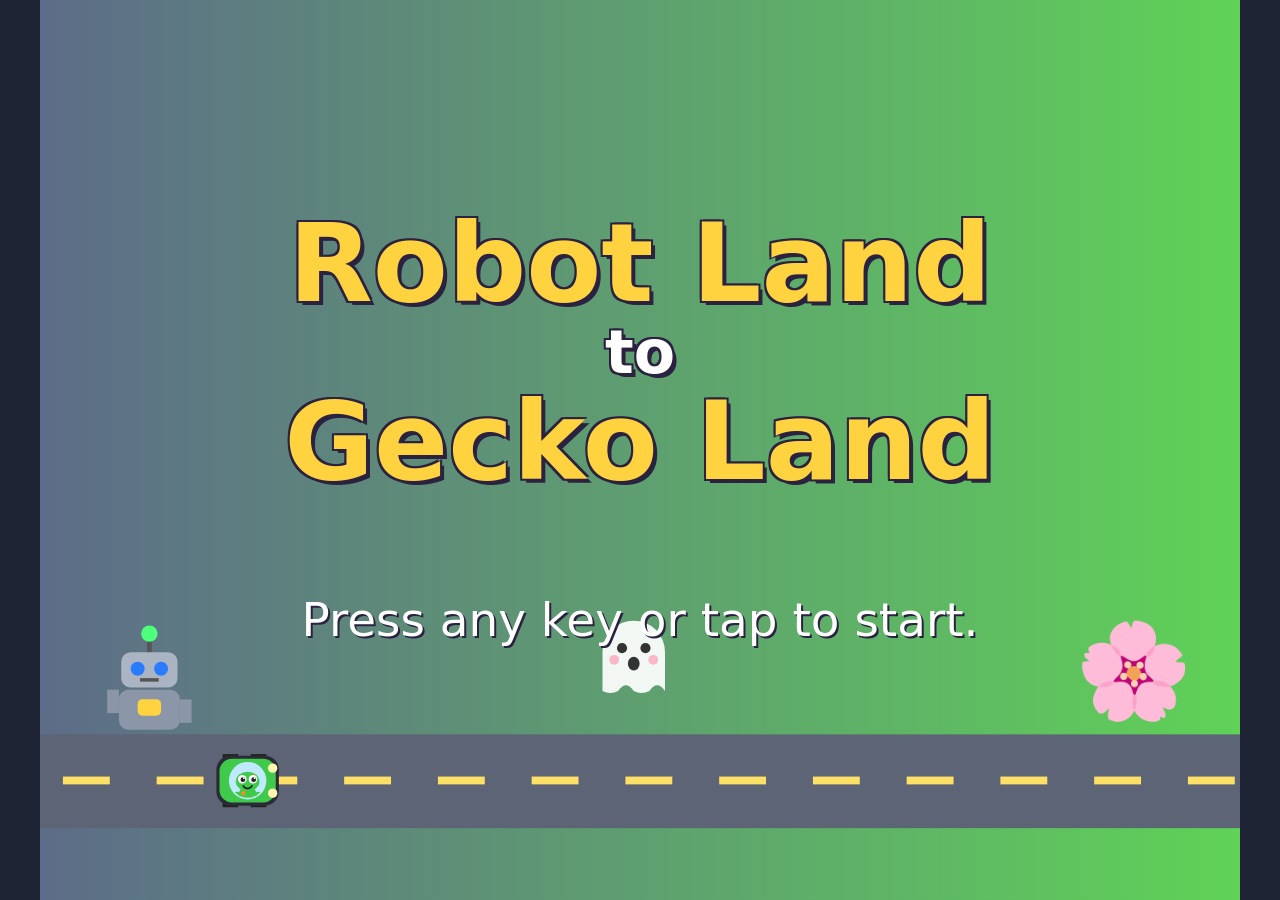
==== index.html @ e741f438 "Import Robot Land to Gecko Land (2D version) Moved here from dslichtenberg/climate-market, where it " ====
<!doctype html>
<html lang="en">
<head>
  <meta charset="utf-8">
  <meta name="viewport" content="width=device-width, initial-scale=1, maximum-scale=1, user-scalable=no, viewport-fit=cover">
  <meta name="apple-mobile-web-app-capable" content="yes">
  <title>Robot Land to Gecko Land</title>
  <link rel="stylesheet" href="style.css">
</head>
<body>
  <!-- The stage keeps a 4:3 shape. The canvas draws the world; the boxes
       on top of it are buttons and words. game.js shows and hides them. -->
  <div id="stage">
    <canvas id="game"></canvas>

    <div id="hud" class="hidden">
      <div id="hearts"></div>
      <div id="hud-right">
        <button id="btn-mute" class="icon-btn" aria-label="Sound on or off">🔊</button>
        <button id="btn-phone" class="icon-btn" aria-label="Phone">📱</button>
      </div>
    </div>

    <div id="dpad" class="hidden">
      <button data-dir="up" class="dp-up" aria-label="Up">▲</button>
      <button data-dir="left" class="dp-left" aria-label="Left">◀</button>
      <button data-dir="right" class="dp-right" aria-label="Right">▶</button>
      <button data-dir="down" class="dp-down" aria-label="Down">▼</button>
    </div>

    <div id="title-screen" class="screen">
      <h1>Robot Land <span>to</span> Gecko Land</h1>
      <p id="title-hint" class="blink">Press any key or tap to start.</p>
      <div id="title-buttons" class="hidden">
        <button id="btn-continue" class="big-btn">▶ Continue</button>
        <button id="btn-new" class="big-btn alt">New Game</button>
      </div>
    </div>

    <div id="select-screen" class="screen hidden">
      <h2>Pick your driver!</h2>
      <div id="cards"></div>
    </div>

    <div id="phone" class="overlay hidden">
      <div class="phone-body">
        <div class="phone-top">📱 Robot Phone</div>
        <div id="phone-status"></div>
        <div id="phone-items"></div>
        <div id="phone-answer" class="hidden">
          <div class="bubble-icon">🤖</div>
          <p id="phone-hint"></p>
        </div>
        <button id="btn-call" class="big-btn">📞 Call a Robot</button>
        <button id="btn-close" class="big-btn alt">Close</button>
      </div>
    </div>

    <div id="dialog" class="overlay hidden">
      <div class="bubble">
        <div class="bubble-icon">🤖</div>
        <p id="dialog-text"></p>
        <button id="dialog-ok" class="big-btn">OK!</button>
      </div>
    </div>

    <div id="speech" class="hidden"></div>
    <div id="puzzle" class="hidden"></div>
    <div id="banner" class="hidden">
      <p id="banner-text"></p>
      <button id="btn-banner" class="big-btn">Yay! ▶</button>
    </div>
    <div id="toast" class="hidden"></div>

    <div id="ending-ui" class="screen hidden">
      <h2 id="ending-text"></h2>
      <button id="btn-again" class="big-btn">Play Again</button>
    </div>
  </div>

  <script src="characters.js"></script>
  <script src="map.js"></script>
  <script src="puzzles.js"></script>
  <script src="game.js"></script>
</body>
</html>
---- style.css ----
/* style.css
   Look of the buttons, boxes and words that sit on top of the game canvas.
   --u is set by game.js: it is how much the 768x576 game is scaled up or
   down, so boxes grow with the screen. Text never goes below 20px. */

* { box-sizing: border-box; }
html, body {
  margin: 0; height: 100%; overflow: hidden;
  background: #1d2333;
  font-family: "Chalkboard SE", "Comic Sans MS", "Trebuchet MS", system-ui, sans-serif;
  color: #2b2140;
  -webkit-user-select: none; user-select: none;
  -webkit-tap-highlight-color: transparent;
}
body { display: flex; align-items: center; justify-content: center; }

#stage { --u: 1; position: relative; width: 768px; height: 576px; overflow: hidden; background: #8d9aac; }
#game { position: absolute; inset: 0; width: 100%; height: 100%; display: block; }
.hidden { display: none !important; }

/* ---------- Buttons ---------- */
button { font-family: inherit; cursor: pointer; touch-action: manipulation; }
.big-btn {
  font-size: max(22px, calc(26px * var(--u)));
  min-height: max(64px, calc(64px * var(--u)));
  min-width: max(64px, calc(64px * var(--u)));
  padding: 0 calc(24px * var(--u));
  border: 4px solid #2b2140; border-radius: 20px;
  background: #ffd23f; color: #2b2140; font-weight: bold;
  box-shadow: 0 5px 0 #2b2140;
}
.big-btn:active { transform: translateY(3px); box-shadow: 0 2px 0 #2b2140; }
.big-btn:focus-visible, .card:focus-visible, .pz-card:focus-visible { outline: 5px solid #ff5fa2; outline-offset: 3px; }
.big-btn.alt { background: #bfe9ff; }
.big-btn:disabled { opacity: 0.4; }
.big-btn.good { background: #6cdc6c; }
.shake { animation: shake 0.35s; }
@keyframes shake { 25% { transform: translateX(-8px); } 75% { transform: translateX(8px); } }

.icon-btn {
  width: max(64px, calc(64px * var(--u))); height: max(64px, calc(64px * var(--u)));
  font-size: max(30px, calc(36px * var(--u)));
  border: 4px solid #2b2140; border-radius: 18px; background: rgba(255,255,255,0.9);
  margin-left: 10px; padding: 0;
}

/* ---------- Heads up display ---------- */
#hud { position: absolute; left: 0; right: 0; top: 0; display: flex; justify-content: space-between; align-items: flex-start; padding: 10px; pointer-events: none; }
#hud button { pointer-events: auto; }
#hearts { font-size: max(28px, calc(34px * var(--u))); background: rgba(255,255,255,0.75); border-radius: 16px; padding: 4px 12px; }

/* ---------- Touch D-pad ---------- */
#dpad {
  position: absolute; left: 14px; bottom: 14px;
  width: calc(3 * max(68px, calc(76px * var(--u)))); height: calc(3 * max(68px, calc(76px * var(--u))));
  display: grid; grid-template-columns: repeat(3, 1fr); grid-template-rows: repeat(3, 1fr);
  touch-action: none;
}
#dpad button {
  font-size: max(28px, calc(32px * var(--u))); border: 4px solid #2b2140; border-radius: 18px;
  background: rgba(255,255,255,0.75); color: #2b2140; touch-action: none; padding: 0;
}
#dpad button.held { background: #ffd23f; }
.dp-up { grid-column: 2; grid-row: 1; }
.dp-left { grid-column: 1; grid-row: 2; }
.dp-right { grid-column: 3; grid-row: 2; }
.dp-down { grid-column: 2; grid-row: 3; }

/* ---------- Full screens ---------- */
.screen { position: absolute; inset: 0; display: flex; flex-direction: column; align-items: center; justify-content: center; text-align: center; }
#title-screen h1 {
  font-size: max(44px, calc(70px * var(--u))); line-height: 1.05; margin: 0 20px calc(30px * var(--u));
  color: #ffd23f; text-shadow: 4px 4px 0 #2b2140, -2px -2px 0 #2b2140, 2px -2px 0 #2b2140, -2px 2px 0 #2b2140;
}
#title-screen h1 span { display: block; font-size: 0.55em; color: #fff; }
#title-hint { font-size: max(24px, calc(30px * var(--u))); color: #fff; text-shadow: 2px 2px 0 #2b2140; }
#title-buttons { display: flex; gap: 20px; flex-wrap: wrap; justify-content: center; }
.blink { animation: blink 1.4s infinite; }
@keyframes blink { 50% { opacity: 0.35; } }

#select-screen { background: rgba(43,33,64,0.55); justify-content: flex-start; padding-top: calc(14px * var(--u)); }
#select-screen h2 { font-size: max(28px, calc(34px * var(--u))); color: #fff; margin: 0 0 calc(10px * var(--u)); text-shadow: 3px 3px 0 #2b2140; }
#cards { display: grid; grid-template-columns: repeat(3, 1fr); gap: calc(12px * var(--u)); width: 94%; }
.card {
  background: #fff; border: 4px solid #2b2140; border-radius: 18px; padding: calc(6px * var(--u));
  display: flex; flex-direction: column; align-items: center; color: #2b2140;
  font-size: max(20px, calc(18px * var(--u)));
}
.card canvas { width: calc(80px * var(--u)); height: calc(80px * var(--u)); min-width: 64px; min-height: 64px; }
.card .name { font-size: max(24px, calc(26px * var(--u))); font-weight: bold; line-height: 1.1; }
.card .persona, .card .perk { font-size: max(20px, calc(19px * var(--u))); line-height: 1.12; }
.card .perk { color: #1f7a2e; margin-top: 4px; font-weight: bold; }
.card.selected { background: #fff6c4; border-color: #ff5fa2; transform: scale(1.03); }

/* ---------- Phone and robot talk ---------- */
.overlay { position: absolute; inset: 0; background: rgba(20,20,40,0.5); display: flex; align-items: center; justify-content: center; }
.phone-body {
  width: calc(440px * var(--u)); min-width: 300px; max-height: 96%; overflow-y: auto;
  background: #2b2140; border-radius: 34px; padding: calc(18px * var(--u)); border: 6px solid #111;
  display: flex; flex-direction: column; gap: calc(12px * var(--u)); color: #fff;
  font-size: max(20px, calc(22px * var(--u)));
}
.phone-top { text-align: center; font-weight: bold; font-size: max(22px, calc(26px * var(--u))); }
#phone-status { background: #ffd23f; color: #2b2140; border-radius: 14px; padding: 8px; text-align: center; font-weight: bold; }
#phone-items { background: #3d3260; border-radius: 14px; padding: 8px; line-height: 1.4; }
#phone-answer, .bubble { background: #fff; color: #2b2140; border-radius: 18px; padding: 12px; display: flex; gap: 10px; align-items: flex-start; }
#phone-answer p, .bubble p { margin: 0; }
.bubble-icon { font-size: max(36px, calc(44px * var(--u))); line-height: 1; }
.bubble { flex-direction: column; align-items: center; text-align: center; width: calc(560px * var(--u)); min-width: 300px; font-size: max(22px, calc(26px * var(--u))); border: 5px solid #2b2140; }

/* ---------- Haunted house words ---------- */
#speech {
  position: absolute; right: 3%; top: 3%; max-width: 60%;
  background: #fff; border: 4px solid #2b2140; border-radius: 22px; padding: 10px 16px;
  font-size: max(22px, calc(24px * var(--u))); font-weight: bold;
}
#puzzle {
  position: absolute; left: 3%; right: 3%; top: 43%; bottom: 2%;
  background: rgba(255,255,255,0.95); border: 5px solid #2b2140; border-radius: 24px;
  display: flex; flex-direction: column; align-items: center; justify-content: space-evenly;
  padding: 6px; text-align: center; font-size: max(20px, calc(22px * var(--u)));
}
.pz-title { font-weight: bold; font-size: max(22px, calc(24px * var(--u))); }
.pz-dots { color: #ff5fa2; font-size: max(22px, calc(24px * var(--u))); letter-spacing: 4px; }
.pz-body { display: flex; flex-direction: column; align-items: center; gap: calc(6px * var(--u)); }
.pz-body .pz-prompt { line-height: 1.1; }
.pz-prompt { font-size: max(32px, calc(44px * var(--u))); font-weight: bold; letter-spacing: 2px; }
.pz-prompt.small { font-size: max(22px, calc(26px * var(--u))); letter-spacing: 0; max-width: 95%; }
.pz-choices { display: flex; gap: calc(16px * var(--u)); flex-wrap: wrap; justify-content: center; }
.pz-choice { min-width: max(90px, calc(110px * var(--u))); font-size: max(28px, calc(34px * var(--u))); }
.pz-pattern { display: flex; gap: 10px; font-size: max(36px, calc(48px * var(--u))); }
.pz-ask { animation: blink 1s infinite; }
.pz-picture { width: calc(76px * var(--u)); height: calc(76px * var(--u)); min-width: 64px; min-height: 64px; }
.pz-msg { min-height: 1.2em; font-weight: bold; font-size: max(24px, calc(28px * var(--u))); }
.pz-msg.wrong { color: #d94a8c; }
.pz-msg.right { color: #1f9a3a; }
.pz-cards { display: grid; grid-template-columns: repeat(3, 1fr); gap: calc(10px * var(--u)); }
.pz-card {
  width: max(70px, calc(96px * var(--u))); height: max(70px, calc(96px * var(--u)));
  border: 4px solid #2b2140; border-radius: 16px; background: #b583ff; padding: 0;
}
.pz-card.up { background: #fff6c4; }
.pz-card canvas { width: 100%; height: 100%; display: block; }
.pz-code { font-size: max(28px, calc(34px * var(--u))); font-weight: bold; letter-spacing: 6px; }
.pz-keypad { display: grid; grid-template-columns: repeat(6, auto); gap: 8px; }
.pz-key { padding: 0; }

#banner {
  position: absolute; left: 10%; right: 10%; bottom: 6%;
  background: #fff6c4; border: 5px solid #2b2140; border-radius: 24px; padding: 14px;
  display: flex; flex-direction: column; align-items: center; gap: 10px; text-align: center;
  font-size: max(26px, calc(32px * var(--u))); font-weight: bold;
}
#banner p { margin: 0; }

#toast {
  position: absolute; left: 50%; top: 14%; transform: translateX(-50%); width: max-content; max-width: 80%;
  background: rgba(255,255,255,0.95); border: 4px solid #2b2140; border-radius: 18px;
  padding: 10px 18px; font-size: max(22px, calc(24px * var(--u))); font-weight: bold; text-align: center;
  pointer-events: none;
}

#ending-ui { justify-content: flex-start; padding-top: 5%; }
#ending-ui h2 { font-size: max(40px, calc(58px * var(--u))); color: #fff; margin: 0 20px 14px; text-shadow: 4px 4px 0 #2b2140; }
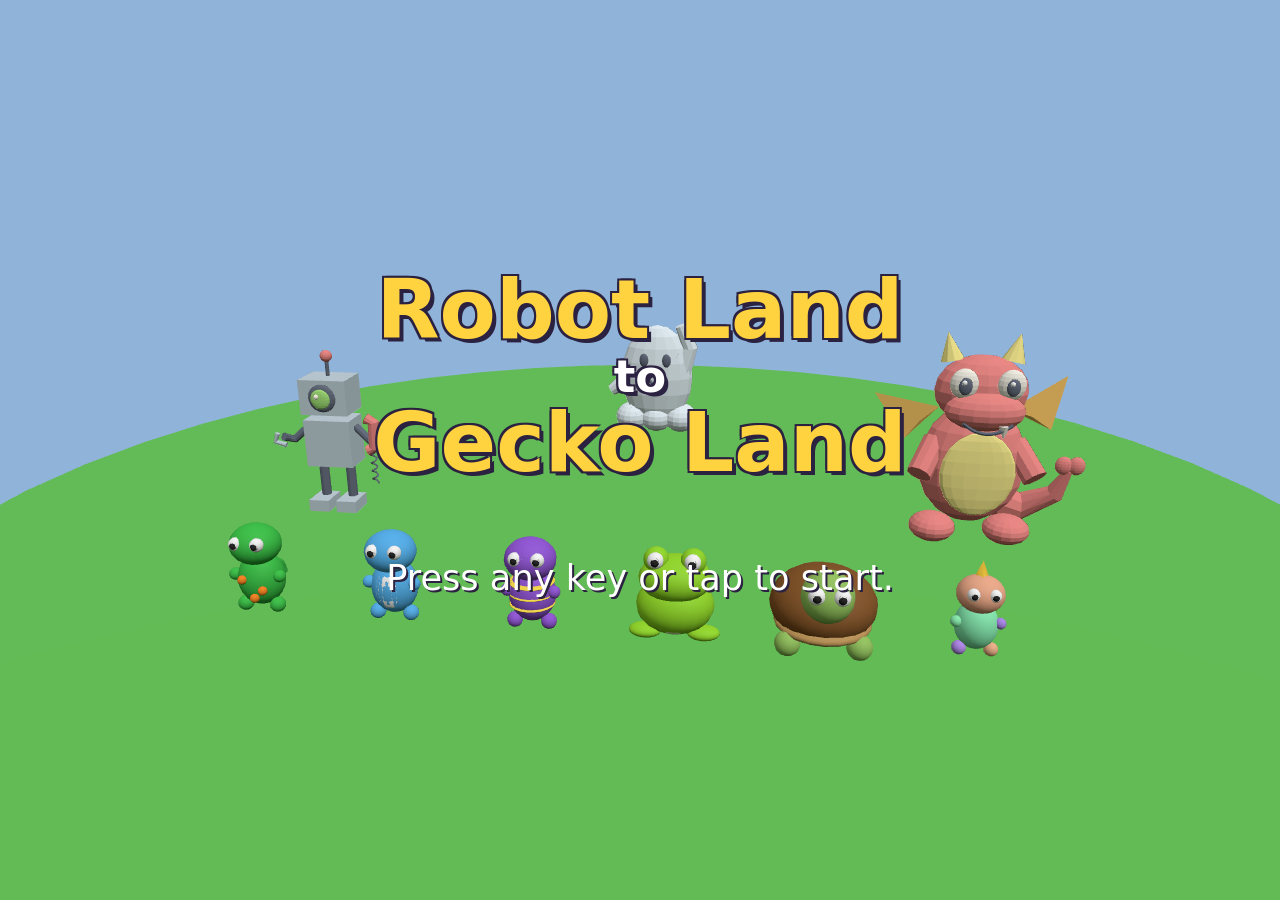
==== commit b1503d7c: "Rebuild as a 3D game: World 1 and the Dragon lava room - three.js 0.170.0 copied into vendor/ (no ne" ====
--- a/index.html
+++ b/index.html
@@ -4,83 +4,79 @@
   <meta charset="utf-8">
   <meta name="viewport" content="width=device-width, initial-scale=1, maximum-scale=1, user-scalable=no, viewport-fit=cover">
   <meta name="apple-mobile-web-app-capable" content="yes">
+  <meta name="mobile-web-app-capable" content="yes">
   <title>Robot Land to Gecko Land</title>
   <link rel="stylesheet" href="style.css">
+  <!-- three.js is copied into vendor/ so the game never needs the internet. -->
+  <script type="importmap">
+    { "imports": { "three": "./vendor/three/three.module.min.js", "three/addons/": "./vendor/three/addons/" } }
+  </script>
 </head>
 <body>
-  <!-- The stage keeps a 4:3 shape. The canvas draws the world; the boxes
-       on top of it are buttons and words. game.js shows and hides them. -->
-  <div id="stage">
-    <canvas id="game"></canvas>
+  <canvas id="game"></canvas>
 
-    <div id="hud" class="hidden">
-      <div id="hearts"></div>
-      <div id="hud-right">
-        <button id="btn-mute" class="icon-btn" aria-label="Sound on or off">🔊</button>
-        <button id="btn-phone" class="icon-btn" aria-label="Phone">📱</button>
-      </div>
-    </div>
-
-    <div id="dpad" class="hidden">
-      <button data-dir="up" class="dp-up" aria-label="Up">▲</button>
-      <button data-dir="left" class="dp-left" aria-label="Left">◀</button>
-      <button data-dir="right" class="dp-right" aria-label="Right">▶</button>
-      <button data-dir="down" class="dp-down" aria-label="Down">▼</button>
-    </div>
-
-    <div id="title-screen" class="screen">
-      <h1>Robot Land <span>to</span> Gecko Land</h1>
-      <p id="title-hint" class="blink">Press any key or tap to start.</p>
-      <div id="title-buttons" class="hidden">
-        <button id="btn-continue" class="big-btn">▶ Continue</button>
-        <button id="btn-new" class="big-btn alt">New Game</button>
-      </div>
-    </div>
-
-    <div id="select-screen" class="screen hidden">
-      <h2>Pick your driver!</h2>
-      <div id="cards"></div>
-    </div>
-
-    <div id="phone" class="overlay hidden">
-      <div class="phone-body">
-        <div class="phone-top">📱 Robot Phone</div>
-        <div id="phone-status"></div>
-        <div id="phone-items"></div>
-        <div id="phone-answer" class="hidden">
-          <div class="bubble-icon">🤖</div>
-          <p id="phone-hint"></p>
-        </div>
-        <button id="btn-call" class="big-btn">📞 Call a Robot</button>
-        <button id="btn-close" class="big-btn alt">Close</button>
-      </div>
-    </div>
-
-    <div id="dialog" class="overlay hidden">
-      <div class="bubble">
-        <div class="bubble-icon">🤖</div>
-        <p id="dialog-text"></p>
-        <button id="dialog-ok" class="big-btn">OK!</button>
-      </div>
-    </div>
-
-    <div id="speech" class="hidden"></div>
-    <div id="puzzle" class="hidden"></div>
-    <div id="banner" class="hidden">
-      <p id="banner-text"></p>
-      <button id="btn-banner" class="big-btn">Yay! ▶</button>
-    </div>
-    <div id="toast" class="hidden"></div>
-
-    <div id="ending-ui" class="screen hidden">
-      <h2 id="ending-text"></h2>
-      <button id="btn-again" class="big-btn">Play Again</button>
+  <div id="hud" class="hidden">
+    <div id="hearts"></div>
+    <div id="hud-right">
+      <button id="btn-mute" class="icon-btn" aria-label="Sound on or off">🔊</button>
+      <button id="btn-phone" class="icon-btn" aria-label="Phone">📱</button>
     </div>
   </div>
 
-  <script src="characters.js"></script>
-  <script src="map.js"></script>
-  <script src="puzzles.js"></script>
-  <script src="game.js"></script>
+  <div id="joystick" class="hidden"><div id="knob"></div></div>
+
+  <div id="loading" class="screen"><p>Loading…</p></div>
+
+  <div id="title-screen" class="screen hidden">
+    <h1>Robot Land <span>to</span> Gecko Land</h1>
+    <p id="title-hint" class="blink">Press any key or tap to start.</p>
+    <div id="title-buttons" class="hidden">
+      <button id="btn-continue" class="big-btn">▶ Continue</button>
+      <button id="btn-new" class="big-btn alt">New Game</button>
+    </div>
+  </div>
+
+  <div id="select-screen" class="screen hidden">
+    <h2>Pick your driver!</h2>
+    <div id="cards"></div>
+  </div>
+
+  <div id="phone" class="overlay hidden">
+    <div class="phone-body">
+      <div class="phone-top">📱 Robot Phone</div>
+      <div id="phone-status"></div>
+      <div id="phone-items"></div>
+      <div id="phone-answer" class="hidden"><div class="bubble-icon">🤖</div><p id="phone-hint"></p></div>
+      <button id="btn-call" class="big-btn">📞 Call a Robot</button>
+      <button id="btn-close" class="big-btn alt">Close</button>
+    </div>
+  </div>
+
+  <div id="dialog" class="overlay hidden">
+    <div class="bubble">
+      <div class="bubble-icon">🤖</div>
+      <p id="dialog-text"></p>
+      <button id="dialog-ok" class="big-btn">OK!</button>
+    </div>
+  </div>
+
+  <div id="room-status" class="hidden"></div>
+  <div id="speech" class="hidden"></div>
+  <div id="banner" class="hidden">
+    <p id="banner-text"></p>
+    <button id="btn-banner" class="big-btn">Yay! ▶</button>
+  </div>
+  <div id="toast" class="hidden"></div>
+
+  <div id="end-screen" class="screen hidden">
+    <h2 id="end-text"></h2>
+    <p id="end-sub"></p>
+    <button id="btn-again" class="big-btn">Play Again</button>
+  </div>
+
+  <div id="fade"></div>
+
+  <script src="src/roster.js"></script>
+  <script type="module" src="src/main.js"></script>
 </body>
 </html>
--- a/style.css
+++ b/style.css
@@ -1,7 +1,7 @@
 /* style.css
-   Look of the buttons, boxes and words that sit on top of the game canvas.
-   --u is set by game.js: it is how much the 768x576 game is scaled up or
-   down, so boxes grow with the screen. Text never goes below 20px. */
+   Look of the buttons, boxes and words that sit on top of the 3D game.
+   --u is set by main.js: how big the screen is compared to a 1024x768 iPad,
+   so boxes grow with the screen. Text never goes below 20px. */
 
 * { box-sizing: border-box; }
 html, body {
@@ -12,10 +12,12 @@
   -webkit-user-select: none; user-select: none;
   -webkit-tap-highlight-color: transparent;
 }
-body { display: flex; align-items: center; justify-content: center; }
-
-#stage { --u: 1; position: relative; width: 768px; height: 576px; overflow: hidden; background: #8d9aac; }
-#game { position: absolute; inset: 0; width: 100%; height: 100%; display: block; }
+html { --u: 1; }
+body { background: #2b2140; }
+#game { position: fixed; inset: 0; width: 100vw; height: 100vh; display: block; touch-action: none; }
+.screen, .overlay, #hud, #toast, #speech, #banner, #room-status, #joystick { z-index: 2; }
+#fade { position: fixed; inset: 0; background: #000; opacity: 0; pointer-events: none; transition: opacity 0.4s; z-index: 5; }
+#fade.on { opacity: 1; }
 .hidden { display: none !important; }
 
 /* ---------- Buttons ---------- */
@@ -45,29 +47,23 @@
 }
 
 /* ---------- Heads up display ---------- */
-#hud { position: absolute; left: 0; right: 0; top: 0; display: flex; justify-content: space-between; align-items: flex-start; padding: 10px; pointer-events: none; }
+#hud { position: fixed; left: 0; right: 0; top: 0; display: flex; justify-content: space-between; align-items: flex-start; padding: 10px; pointer-events: none; }
 #hud button { pointer-events: auto; }
 #hearts { font-size: max(28px, calc(34px * var(--u))); background: rgba(255,255,255,0.75); border-radius: 16px; padding: 4px 12px; }
 
-/* ---------- Touch D-pad ---------- */
-#dpad {
-  position: absolute; left: 14px; bottom: 14px;
-  width: calc(3 * max(68px, calc(76px * var(--u)))); height: calc(3 * max(68px, calc(76px * var(--u))));
-  display: grid; grid-template-columns: repeat(3, 1fr); grid-template-rows: repeat(3, 1fr);
-  touch-action: none;
+/* ---------- Touch joystick ---------- */
+#joystick {
+  position: fixed; left: 24px; bottom: 24px;
+  width: max(150px, calc(170px * var(--u))); height: max(150px, calc(170px * var(--u)));
+  border-radius: 50%; background: rgba(255,255,255,0.3); border: 4px solid rgba(43,33,64,0.6); touch-action: none;
 }
-#dpad button {
-  font-size: max(28px, calc(32px * var(--u))); border: 4px solid #2b2140; border-radius: 18px;
-  background: rgba(255,255,255,0.75); color: #2b2140; touch-action: none; padding: 0;
+#knob {
+  position: absolute; left: 50%; top: 50%; transform: translate(-50%, -50%);
+  width: 45%; height: 45%; border-radius: 50%; background: #ffd23f; border: 4px solid #2b2140; pointer-events: none;
 }
-#dpad button.held { background: #ffd23f; }
-.dp-up { grid-column: 2; grid-row: 1; }
-.dp-left { grid-column: 1; grid-row: 2; }
-.dp-right { grid-column: 3; grid-row: 2; }
-.dp-down { grid-column: 2; grid-row: 3; }
 
 /* ---------- Full screens ---------- */
-.screen { position: absolute; inset: 0; display: flex; flex-direction: column; align-items: center; justify-content: center; text-align: center; }
+.screen { position: fixed; inset: 0; display: flex; flex-direction: column; align-items: center; justify-content: center; text-align: center; }
 #title-screen h1 {
   font-size: max(44px, calc(70px * var(--u))); line-height: 1.05; margin: 0 20px calc(30px * var(--u));
   color: #ffd23f; text-shadow: 4px 4px 0 #2b2140, -2px -2px 0 #2b2140, 2px -2px 0 #2b2140, -2px 2px 0 #2b2140;
@@ -78,9 +74,9 @@
 .blink { animation: blink 1.4s infinite; }
 @keyframes blink { 50% { opacity: 0.35; } }
 
-#select-screen { background: rgba(43,33,64,0.55); justify-content: flex-start; padding-top: calc(14px * var(--u)); }
+#select-screen { background: rgba(43,33,64,0.55); overflow-y: auto; justify-content: flex-start; padding-top: calc(14px * var(--u)); }
 #select-screen h2 { font-size: max(28px, calc(34px * var(--u))); color: #fff; margin: 0 0 calc(10px * var(--u)); text-shadow: 3px 3px 0 #2b2140; }
-#cards { display: grid; grid-template-columns: repeat(3, 1fr); gap: calc(12px * var(--u)); width: 94%; }
+#cards { display: grid; grid-template-columns: repeat(3, 1fr); gap: calc(12px * var(--u)); width: min(94%, calc(1000px * var(--u))); }
 .card {
   background: #fff; border: 4px solid #2b2140; border-radius: 18px; padding: calc(6px * var(--u));
   display: flex; flex-direction: column; align-items: center; color: #2b2140;
@@ -93,7 +89,7 @@
 .card.selected { background: #fff6c4; border-color: #ff5fa2; transform: scale(1.03); }
 
 /* ---------- Phone and robot talk ---------- */
-.overlay { position: absolute; inset: 0; background: rgba(20,20,40,0.5); display: flex; align-items: center; justify-content: center; }
+.overlay { position: fixed; inset: 0; background: rgba(20,20,40,0.5); display: flex; align-items: center; justify-content: center; }
 .phone-body {
   width: calc(440px * var(--u)); min-width: 300px; max-height: 96%; overflow-y: auto;
   background: #2b2140; border-radius: 34px; padding: calc(18px * var(--u)); border: 6px solid #111;
@@ -110,43 +106,16 @@
 
 /* ---------- Haunted house words ---------- */
 #speech {
-  position: absolute; right: 3%; top: 3%; max-width: 60%;
+  position: fixed; left: 50%; transform: translateX(-50%); bottom: 4%; max-width: 80%; text-align: center;
   background: #fff; border: 4px solid #2b2140; border-radius: 22px; padding: 10px 16px;
   font-size: max(22px, calc(24px * var(--u))); font-weight: bold;
 }
-#puzzle {
-  position: absolute; left: 3%; right: 3%; top: 43%; bottom: 2%;
-  background: rgba(255,255,255,0.95); border: 5px solid #2b2140; border-radius: 24px;
-  display: flex; flex-direction: column; align-items: center; justify-content: space-evenly;
-  padding: 6px; text-align: center; font-size: max(20px, calc(22px * var(--u)));
+#room-status {
+  position: fixed; left: 12px; top: 12px; background: rgba(255,255,255,0.9); border: 4px solid #2b2140; border-radius: 18px;
+  padding: 6px 14px; font-size: max(22px, calc(26px * var(--u))); font-weight: bold;
 }
-.pz-title { font-weight: bold; font-size: max(22px, calc(24px * var(--u))); }
-.pz-dots { color: #ff5fa2; font-size: max(22px, calc(24px * var(--u))); letter-spacing: 4px; }
-.pz-body { display: flex; flex-direction: column; align-items: center; gap: calc(6px * var(--u)); }
-.pz-body .pz-prompt { line-height: 1.1; }
-.pz-prompt { font-size: max(32px, calc(44px * var(--u))); font-weight: bold; letter-spacing: 2px; }
-.pz-prompt.small { font-size: max(22px, calc(26px * var(--u))); letter-spacing: 0; max-width: 95%; }
-.pz-choices { display: flex; gap: calc(16px * var(--u)); flex-wrap: wrap; justify-content: center; }
-.pz-choice { min-width: max(90px, calc(110px * var(--u))); font-size: max(28px, calc(34px * var(--u))); }
-.pz-pattern { display: flex; gap: 10px; font-size: max(36px, calc(48px * var(--u))); }
-.pz-ask { animation: blink 1s infinite; }
-.pz-picture { width: calc(76px * var(--u)); height: calc(76px * var(--u)); min-width: 64px; min-height: 64px; }
-.pz-msg { min-height: 1.2em; font-weight: bold; font-size: max(24px, calc(28px * var(--u))); }
-.pz-msg.wrong { color: #d94a8c; }
-.pz-msg.right { color: #1f9a3a; }
-.pz-cards { display: grid; grid-template-columns: repeat(3, 1fr); gap: calc(10px * var(--u)); }
-.pz-card {
-  width: max(70px, calc(96px * var(--u))); height: max(70px, calc(96px * var(--u)));
-  border: 4px solid #2b2140; border-radius: 16px; background: #b583ff; padding: 0;
-}
-.pz-card.up { background: #fff6c4; }
-.pz-card canvas { width: 100%; height: 100%; display: block; }
-.pz-code { font-size: max(28px, calc(34px * var(--u))); font-weight: bold; letter-spacing: 6px; }
-.pz-keypad { display: grid; grid-template-columns: repeat(6, auto); gap: 8px; }
-.pz-key { padding: 0; }
-
 #banner {
-  position: absolute; left: 10%; right: 10%; bottom: 6%;
+  position: fixed; left: 10%; right: 10%; bottom: 6%;
   background: #fff6c4; border: 5px solid #2b2140; border-radius: 24px; padding: 14px;
   display: flex; flex-direction: column; align-items: center; gap: 10px; text-align: center;
   font-size: max(26px, calc(32px * var(--u))); font-weight: bold;
@@ -154,11 +123,13 @@
 #banner p { margin: 0; }
 
 #toast {
-  position: absolute; left: 50%; top: 14%; transform: translateX(-50%); width: max-content; max-width: 80%;
+  position: fixed; left: 50%; top: 14%; transform: translateX(-50%); width: max-content; max-width: 80%;
   background: rgba(255,255,255,0.95); border: 4px solid #2b2140; border-radius: 18px;
   padding: 10px 18px; font-size: max(22px, calc(24px * var(--u))); font-weight: bold; text-align: center;
   pointer-events: none;
 }
 
-#ending-ui { justify-content: flex-start; padding-top: 5%; }
-#ending-ui h2 { font-size: max(40px, calc(58px * var(--u))); color: #fff; margin: 0 20px 14px; text-shadow: 4px 4px 0 #2b2140; }
+#end-screen { background: rgba(43,33,64,0.45); }
+#end-sub { color: #fff; font-size: max(24px, calc(30px * var(--u))); text-shadow: 2px 2px 0 #2b2140; margin: 0 20px 20px; }
+#loading p { color: #fff; font-size: 32px; }
+#end-screen h2 { font-size: max(40px, calc(58px * var(--u))); color: #fff; margin: 0 20px 14px; text-shadow: 4px 4px 0 #2b2140; }
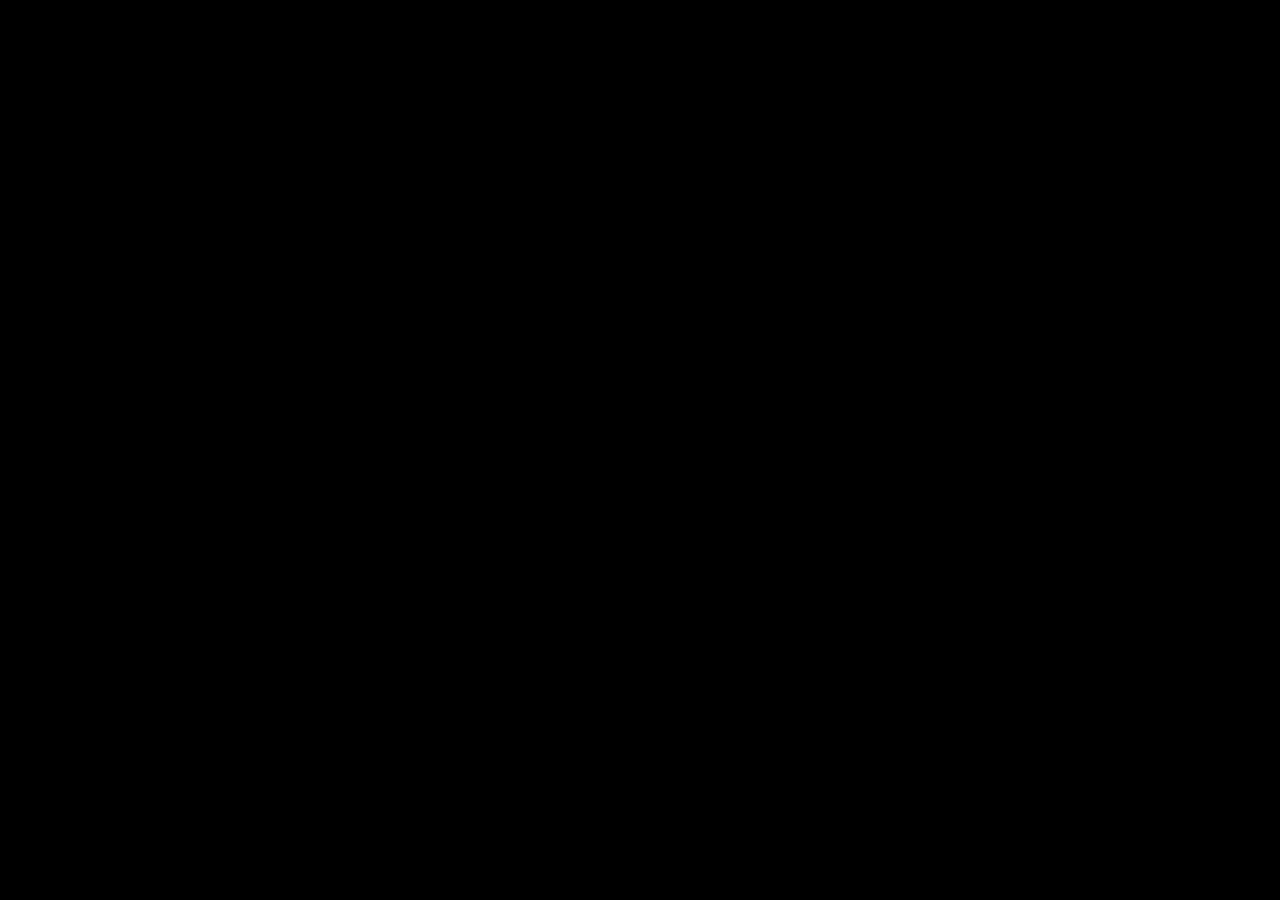
==== commit 14d0fc51: "Use the v22 asset pack: animated cast, real vehicles, houses, scenery and rooms - 146 models from th" ====
--- a/index.html
+++ b/index.html
@@ -25,14 +25,21 @@
 
   <div id="joystick" class="hidden"><div id="knob"></div></div>
 
-  <div id="loading" class="screen"><p>Loading…</p></div>
+  <div id="loading" class="screen"><div class="loader">🦎</div><p>Loading…</p></div>
 
   <div id="title-screen" class="screen hidden">
-    <h1>Robot Land <span>to</span> Gecko Land</h1>
-    <p id="title-hint" class="blink">Press any key or tap to start.</p>
-    <div id="title-buttons" class="hidden">
-      <button id="btn-continue" class="big-btn">▶ Continue</button>
-      <button id="btn-new" class="big-btn alt">New Game</button>
+    <div class="logo">
+      <div class="logo-robot">Robot Land</div>
+      <div class="logo-to">to</div>
+      <div class="logo-gecko">Gecko Land</div>
+      <p class="tagline">Six haunted houses. One long drive home.</p>
+    </div>
+    <div class="title-bottom">
+      <p id="title-hint" class="start-pill">▶ Press any key or tap to start</p>
+      <div id="title-buttons" class="hidden">
+        <button id="btn-continue" class="big-btn">▶ Continue</button>
+        <button id="btn-new" class="big-btn alt">New Game</button>
+      </div>
     </div>
   </div>
 
--- a/style.css
+++ b/style.css
@@ -64,15 +64,33 @@
 
 /* ---------- Full screens ---------- */
 .screen { position: fixed; inset: 0; display: flex; flex-direction: column; align-items: center; justify-content: center; text-align: center; }
-#title-screen h1 {
-  font-size: max(44px, calc(70px * var(--u))); line-height: 1.05; margin: 0 20px calc(30px * var(--u));
-  color: #ffd23f; text-shadow: 4px 4px 0 #2b2140, -2px -2px 0 #2b2140, 2px -2px 0 #2b2140, -2px 2px 0 #2b2140;
+/* ---------- Launch screen ---------- */
+#title-screen { justify-content: space-between; padding: 4vh 16px 6vh; cursor: pointer; }
+.logo { text-align: center; animation: float 4s ease-in-out infinite; }
+.logo div { font-weight: 900; line-height: 0.95; letter-spacing: 1px; paint-order: stroke fill; -webkit-text-stroke: max(4px, calc(5px * var(--u))) #2b2140;
+  text-shadow: 0 max(5px, calc(7px * var(--u))) 0 #2b2140, 0 0 18px rgba(255,255,255,0.35); }
+.logo-robot, .logo-gecko { font-size: max(48px, calc(92px * var(--u))); }
+.logo-robot { color: #d6ebff; transform: rotate(-2deg); }
+.logo-gecko { color: #9cf06c; transform: rotate(1.5deg); }
+.logo-to { font-size: max(28px, calc(44px * var(--u))); color: #ffd23f; margin: 2px 0 4px; }
+.tagline {
+  margin: calc(14px * var(--u)) auto 0; display: inline-block; padding: 6px 18px; border-radius: 999px;
+  background: rgba(43,33,64,0.55); color: #fff; font-weight: bold; font-size: max(20px, calc(24px * var(--u)));
 }
-#title-screen h1 span { display: block; font-size: 0.55em; color: #fff; }
-#title-hint { font-size: max(24px, calc(30px * var(--u))); color: #fff; text-shadow: 2px 2px 0 #2b2140; }
+.title-bottom { display: flex; flex-direction: column; align-items: center; gap: 14px; }
+.start-pill {
+  margin: 0; padding: 12px 30px; border-radius: 999px; background: #ffd23f; color: #2b2140; font-weight: 900;
+  font-size: max(22px, calc(28px * var(--u))); border: 4px solid #2b2140; box-shadow: 0 6px 0 #2b2140;
+  animation: pulse 1.6s ease-in-out infinite;
+}
 #title-buttons { display: flex; gap: 20px; flex-wrap: wrap; justify-content: center; }
+@keyframes float { 50% { transform: translateY(-8px); } }
+@keyframes pulse { 50% { transform: scale(1.06); } }
 .blink { animation: blink 1.4s infinite; }
 @keyframes blink { 50% { opacity: 0.35; } }
+#loading { background: radial-gradient(#3d6fb0, #2b2140); }
+.loader { font-size: 72px; animation: hop 0.8s ease-in-out infinite; }
+@keyframes hop { 50% { transform: translateY(-24px) rotate(-8deg); } }
 
 #select-screen { background: rgba(43,33,64,0.55); overflow-y: auto; justify-content: flex-start; padding-top: calc(14px * var(--u)); }
 #select-screen h2 { font-size: max(28px, calc(34px * var(--u))); color: #fff; margin: 0 0 calc(10px * var(--u)); text-shadow: 3px 3px 0 #2b2140; }
@@ -129,7 +147,7 @@
   pointer-events: none;
 }
 
-#end-screen { background: rgba(43,33,64,0.45); }
+#end-screen { background: linear-gradient(rgba(43,33,64,0.55), rgba(43,33,64,0) 45%); justify-content: flex-start; padding-top: 4%; }
 #end-sub { color: #fff; font-size: max(24px, calc(30px * var(--u))); text-shadow: 2px 2px 0 #2b2140; margin: 0 20px 20px; }
-#loading p { color: #fff; font-size: 32px; }
+#loading p { color: #fff; font-size: 32px; font-weight: bold; }
 #end-screen h2 { font-size: max(40px, calc(58px * var(--u))); color: #fff; margin: 0 20px 14px; text-shadow: 4px 4px 0 #2b2140; }
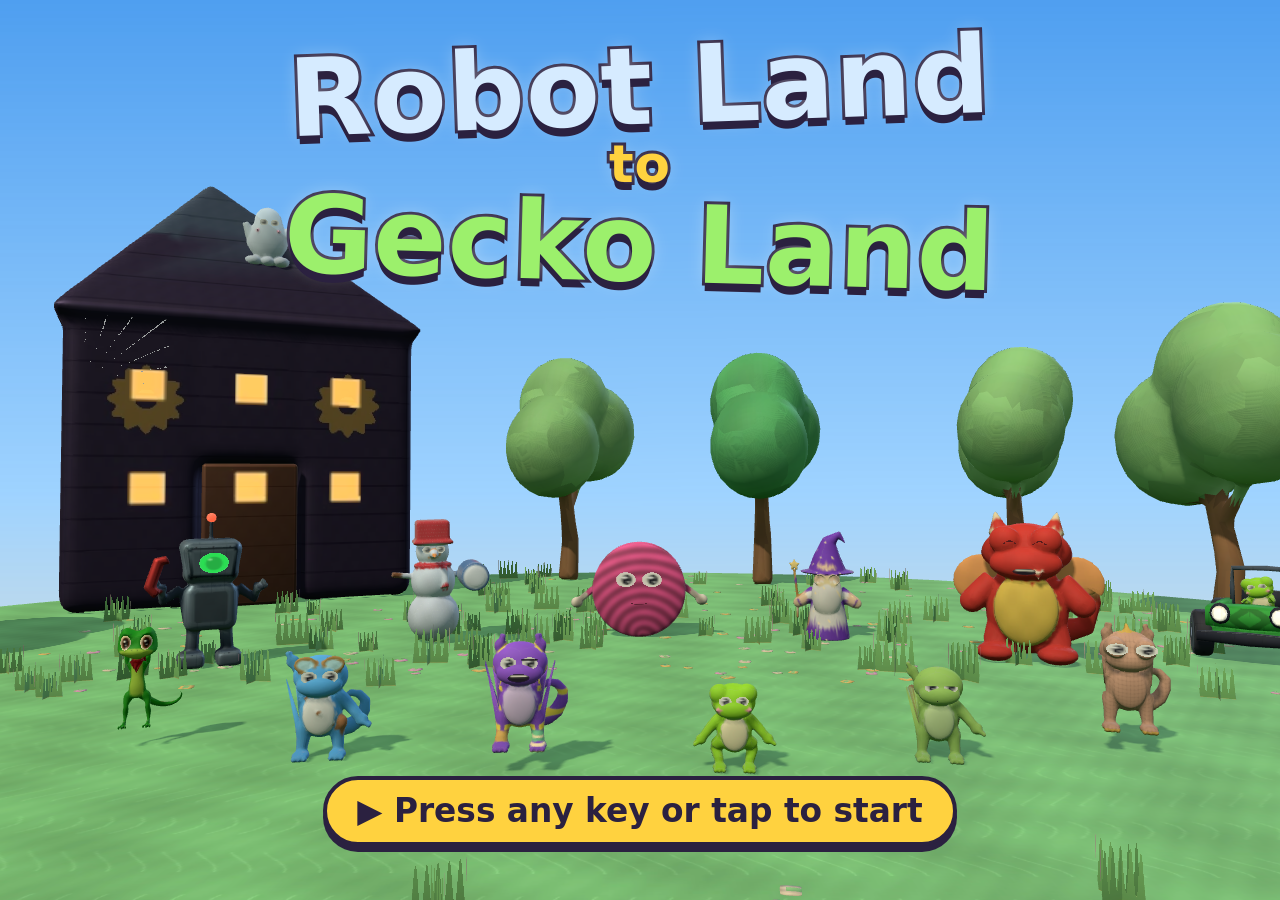
==== commit 00501e80: "Haunted house prizes become car powers Robot Key: laser (Space/Z) pops shots and stuns villains, sto" ====
--- a/index.html
+++ b/index.html
@@ -23,6 +23,7 @@
     </div>
   </div>
 
+  <div id="powers"></div>
   <div id="joystick" class="hidden"><div id="knob"></div></div>
 
   <div id="loading" class="screen"><div class="loader">🦎</div><p>Loading…</p></div>
@@ -32,7 +33,6 @@
       <div class="logo-robot">Robot Land</div>
       <div class="logo-to">to</div>
       <div class="logo-gecko">Gecko Land</div>
-      <p class="tagline">Six haunted houses. One long drive home.</p>
     </div>
     <div class="title-bottom">
       <p id="title-hint" class="start-pill">▶ Press any key or tap to start</p>
--- a/style.css
+++ b/style.css
@@ -73,10 +73,6 @@
 .logo-robot { color: #d6ebff; transform: rotate(-2deg); }
 .logo-gecko { color: #9cf06c; transform: rotate(1.5deg); }
 .logo-to { font-size: max(28px, calc(44px * var(--u))); color: #ffd23f; margin: 2px 0 4px; }
-.tagline {
-  margin: calc(14px * var(--u)) auto 0; display: inline-block; padding: 6px 18px; border-radius: 999px;
-  background: rgba(43,33,64,0.55); color: #fff; font-weight: bold; font-size: max(20px, calc(24px * var(--u)));
-}
 .title-bottom { display: flex; flex-direction: column; align-items: center; gap: 14px; }
 .start-pill {
   margin: 0; padding: 12px 30px; border-radius: 999px; background: #ffd23f; color: #2b2140; font-weight: 900;
@@ -148,6 +144,33 @@
 }
 
 #end-screen { background: linear-gradient(rgba(43,33,64,0.55), rgba(43,33,64,0) 45%); justify-content: flex-start; padding-top: 4%; }
-#end-sub { color: #fff; font-size: max(24px, calc(30px * var(--u))); text-shadow: 2px 2px 0 #2b2140; margin: 0 20px 20px; }
+#end-sub { color: #fff; font-weight: bold; font-size: max(22px, calc(26px * var(--u))); margin: 0 20px 20px; padding: 6px 18px; border-radius: 999px; background: rgba(43,33,64,0.55); }
 #loading p { color: #fff; font-size: 32px; font-weight: bold; }
-#end-screen h2 { font-size: max(40px, calc(58px * var(--u))); color: #fff; margin: 0 20px 14px; text-shadow: 4px 4px 0 #2b2140; }
+#end-screen h2 { font-size: max(44px, calc(76px * var(--u))); font-weight: 900; color: #9cf06c; margin: 0 20px 14px; paint-order: stroke fill;
+  -webkit-text-stroke: max(4px, calc(5px * var(--u))) #2b2140; text-shadow: 0 max(5px, calc(7px * var(--u))) 0 #2b2140; animation: float 3s ease-in-out infinite; }
+
+/* Test mode reminder (only shown with ?test in the address). */
+#test-badge {
+  position: fixed; left: 50%; bottom: 8px; transform: translateX(-50%); z-index: 50; pointer-events: none;
+  padding: 4px 10px; border-radius: 999px; font: 600 12px system-ui, sans-serif;
+  color: #fff; background: rgba(20, 20, 40, 0.55);
+}
+
+/* ---------- Prize power buttons (bottom right, shown while driving) ---------- */
+#powers { position: fixed; right: 16px; bottom: 16px; display: flex; gap: 12px; align-items: flex-end; z-index: 2; pointer-events: none; }
+#hud.hidden ~ #powers { display: none; }
+.power {
+  position: relative; overflow: hidden; pointer-events: auto; touch-action: none;
+  width: max(72px, calc(80px * var(--u))); height: max(72px, calc(80px * var(--u)));
+  border: 4px solid #2b2140; border-radius: 50%; background: rgba(255,255,255,0.9); padding: 0;
+  display: flex; align-items: center; justify-content: center;
+}
+.power.passive { width: max(52px, calc(58px * var(--u))); height: max(52px, calc(58px * var(--u))); background: rgba(255,255,255,0.7); }
+.power.ready:not(.passive) { background: #ffd23f; box-shadow: 0 0 0 4px rgba(255,210,63,0.45); }
+.power-icon { font-size: max(32px, calc(38px * var(--u))); line-height: 1; position: relative; z-index: 1; }
+.power.passive .power-icon { font-size: max(24px, calc(28px * var(--u))); }
+.power-cool { position: absolute; left: 0; right: 0; bottom: 0; height: 0; background: rgba(43,33,64,0.45); }
+.power-key {
+  position: absolute; bottom: 4px; left: 50%; transform: translateX(-50%); z-index: 1;
+  font: 800 11px system-ui, sans-serif; color: #2b2140; background: rgba(255,255,255,0.85); border-radius: 6px; padding: 0 4px;
+}
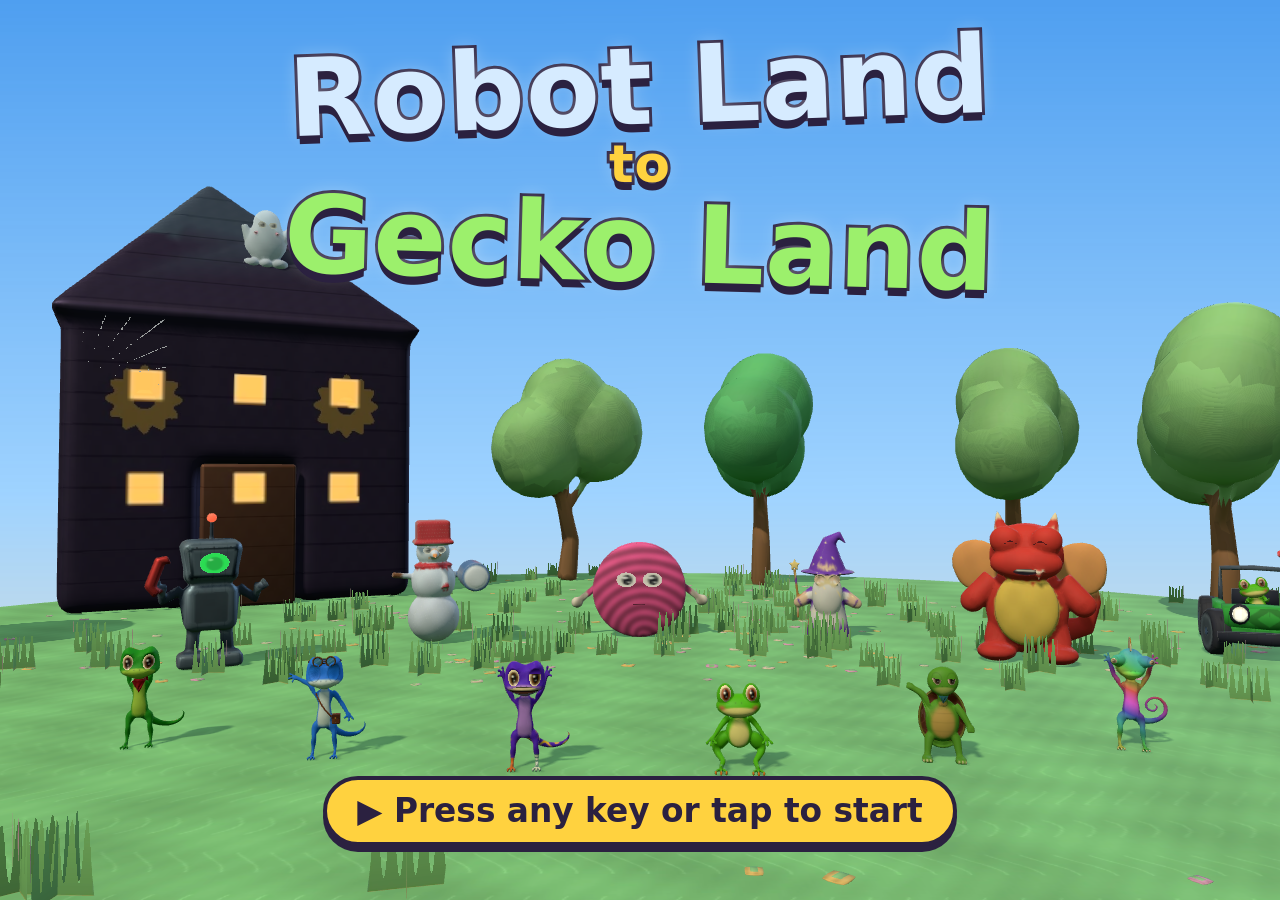
==== commit 1ef69d23: "Tell the story: who the friends are, why they are lost, the haunted houses A storybook (src/story.js" ====
--- a/index.html
+++ b/index.html
@@ -52,10 +52,23 @@
     <div class="phone-body">
       <div class="phone-top">📱 Robot Phone</div>
       <div id="phone-status"></div>
+      <div id="phone-goal"></div>
       <div id="phone-items"></div>
       <div id="phone-answer" class="hidden"><div class="bubble-icon">🤖</div><p id="phone-hint"></p></div>
       <button id="btn-call" class="big-btn">📞 Call a Robot</button>
       <button id="btn-close" class="big-btn alt">Close</button>
+    </div>
+  </div>
+
+  <div id="story" class="overlay hidden">
+    <div class="story-card">
+      <div id="story-art"></div>
+      <p id="story-text"></p>
+      <div id="story-dots"></div>
+      <div class="story-buttons">
+        <button id="story-skip" class="big-btn alt">Skip</button>
+        <button id="story-next" class="big-btn">Next ▶</button>
+      </div>
     </div>
   </div>
 
--- a/style.css
+++ b/style.css
@@ -97,6 +97,10 @@
   font-size: max(20px, calc(18px * var(--u)));
 }
 .card canvas { width: calc(80px * var(--u)); height: calc(80px * var(--u)); min-width: 64px; min-height: 64px; }
+.card .portrait { width: calc(130px * var(--u)); height: calc(130px * var(--u)); min-width: 96px; min-height: 96px; object-fit: contain; margin-bottom: 2px;
+  transform-origin: 50% 100%; transition: transform 0.15s; filter: drop-shadow(0 3px 2px rgba(43,33,64,0.25)); }
+.card.selected .portrait { animation: portrait-bob 0.9s ease-in-out infinite; }
+@keyframes portrait-bob { 0%, 100% { transform: translateY(0) scale(1.08); } 50% { transform: translateY(-5px) scale(1.12, 1.06); } }
 .card .name { font-size: max(24px, calc(26px * var(--u))); font-weight: bold; line-height: 1.1; }
 .card .persona, .card .perk { font-size: max(20px, calc(19px * var(--u))); line-height: 1.12; }
 .card .perk { color: #1f7a2e; margin-top: 4px; font-weight: bold; }
@@ -112,6 +116,7 @@
 }
 .phone-top { text-align: center; font-weight: bold; font-size: max(22px, calc(26px * var(--u))); }
 #phone-status { background: #ffd23f; color: #2b2140; border-radius: 14px; padding: 8px; text-align: center; font-weight: bold; }
+#phone-goal { background: #fff6c4; color: #2b2140; border-radius: 14px; padding: 8px; text-align: center; font-weight: bold; }
 #phone-items { background: #3d3260; border-radius: 14px; padding: 8px; line-height: 1.4; }
 #phone-answer, .bubble { background: #fff; color: #2b2140; border-radius: 18px; padding: 12px; display: flex; gap: 10px; align-items: flex-start; }
 #phone-answer p, .bubble p { margin: 0; }
@@ -174,3 +179,22 @@
   position: absolute; bottom: 4px; left: 50%; transform: translateX(-50%); z-index: 1;
   font: 800 11px system-ui, sans-serif; color: #2b2140; background: rgba(255,255,255,0.85); border-radius: 6px; padding: 0 4px;
 }
+
+/* ---------- Storybook pages ---------- */
+#story { z-index: 4; background: rgba(20,20,40,0.72); padding: 12px; }
+.story-card {
+  width: min(94vw, calc(720px * var(--u))); max-height: 96vh; overflow-y: auto;
+  background: #fff8e6; border: 6px solid #2b2140; border-radius: 30px; padding: calc(18px * var(--u)) calc(22px * var(--u));
+  display: flex; flex-direction: column; align-items: center; gap: calc(10px * var(--u)); color: #2b2140; text-align: center;
+  box-shadow: 0 10px 0 #2b2140;
+}
+.story-card.turn { animation: page-in 0.3s ease-out; }
+@keyframes page-in { from { transform: translateY(14px) scale(0.97); opacity: 0.4; } to { transform: none; opacity: 1; } }
+#story-art { display: flex; justify-content: center; align-items: flex-end; flex-wrap: wrap; gap: calc(6px * var(--u)); min-height: calc(150px * var(--u)); }
+.story-pic { height: max(120px, calc(170px * var(--u))); width: auto; max-width: 40vw; object-fit: contain; filter: drop-shadow(0 4px 3px rgba(43,33,64,0.25)); }
+#story-art.crowd .story-pic { height: max(84px, calc(118px * var(--u))); }
+.story-emoji { font-size: max(70px, calc(100px * var(--u))); line-height: 1.2; }
+#story-art.crowd .story-emoji { font-size: max(52px, calc(70px * var(--u))); }
+#story-text { margin: 0; font-size: max(22px, calc(28px * var(--u))); font-weight: bold; line-height: 1.3; }
+#story-dots { color: #b9a8d8; letter-spacing: 2px; font-size: 14px; min-height: 14px; }
+.story-buttons { display: flex; gap: 14px; justify-content: center; }
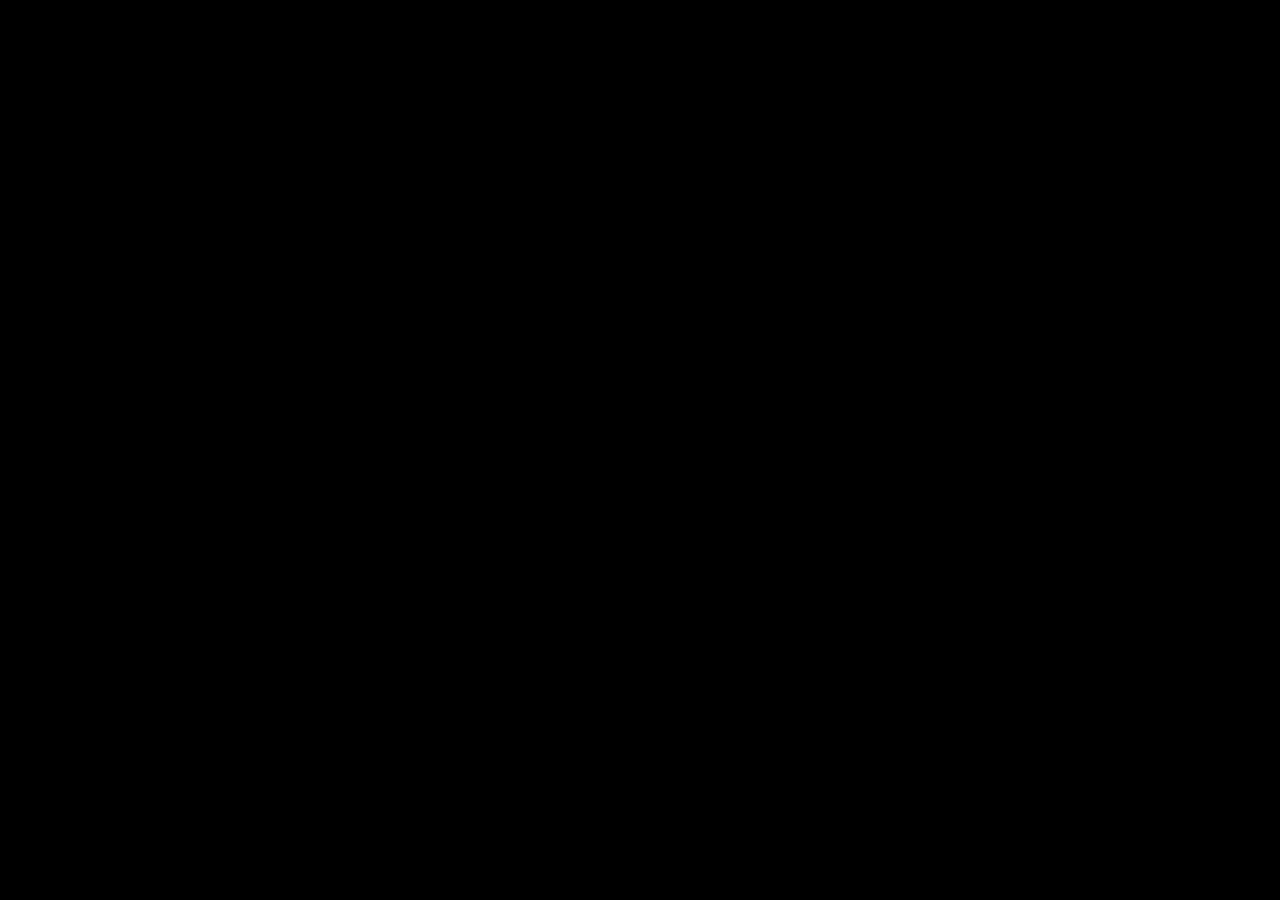
==== commit 196b335a: "Teach the powers; no more hard reloads Winning a prize now opens a storybook page that says what the" ====
--- a/index.html
+++ b/index.html
@@ -6,11 +6,33 @@
   <meta name="apple-mobile-web-app-capable" content="yes">
   <meta name="mobile-web-app-capable" content="yes">
   <title>Robot Land to Gecko Land</title>
-  <link rel="stylesheet" href="style.css">
+  <!-- version:start (written by tools/stamp-version.mjs) -->
+  <script>window.V = '202611030057';</script>
+  <link rel="stylesheet" href="style.css?v=202611030057">
   <!-- three.js is copied into vendor/ so the game never needs the internet. -->
   <script type="importmap">
-    { "imports": { "three": "./vendor/three/three.module.min.js", "three/addons/": "./vendor/three/addons/" } }
+    {
+      "imports": {
+        "three": "./vendor/three/three.module.min.js",
+        "three/addons/": "./vendor/three/addons/",
+        "./src/audio.js": "./src/audio.js?v=202611030057",
+        "./src/input.js": "./src/input.js?v=202611030057",
+        "./src/laser.js": "./src/laser.js?v=202611030057",
+        "./src/main.js": "./src/main.js?v=202611030057",
+        "./src/models.js": "./src/models.js?v=202611030057",
+        "./src/rooms/common.js": "./src/rooms/common.js?v=202611030057",
+        "./src/rooms/ice.js": "./src/rooms/ice.js?v=202611030057",
+        "./src/rooms/lava.js": "./src/rooms/lava.js?v=202611030057",
+        "./src/rooms/levers.js": "./src/rooms/levers.js?v=202611030057",
+        "./src/rooms/mirrors.js": "./src/rooms/mirrors.js?v=202611030057",
+        "./src/roster.js": "./src/roster.js?v=202611030057",
+        "./src/story.js": "./src/story.js?v=202611030057",
+        "./src/world.js": "./src/world.js?v=202611030057",
+        "./src/worlds.js": "./src/worlds.js?v=202611030057"
+      }
+    }
   </script>
+  <!-- version:end -->
 </head>
 <body>
   <canvas id="game"></canvas>
@@ -96,7 +118,7 @@
 
   <div id="fade"></div>
 
-  <script src="src/roster.js"></script>
-  <script type="module" src="src/main.js"></script>
+  <script src="src/roster.js?v=202611030057"></script>
+  <script type="module" src="src/main.js?v=202611030057"></script>
 </body>
 </html>
--- a/style.css
+++ b/style.css
@@ -163,6 +163,8 @@
 
 /* ---------- Prize power buttons (bottom right, shown while driving) ---------- */
 #powers { position: fixed; right: 16px; bottom: 16px; display: flex; gap: 12px; align-items: flex-end; z-index: 2; pointer-events: none; }
+.power-slot { display: flex; flex-direction: column; align-items: center; gap: 4px; }
+.power-name { font: 800 max(12px, calc(13px * var(--u))) system-ui, sans-serif; color: #2b2140; background: rgba(255,255,255,0.9); border: 2px solid #2b2140; border-radius: 999px; padding: 1px 8px; white-space: nowrap; }
 #hud.hidden ~ #powers { display: none; }
 .power {
   position: relative; overflow: hidden; pointer-events: auto; touch-action: none;
